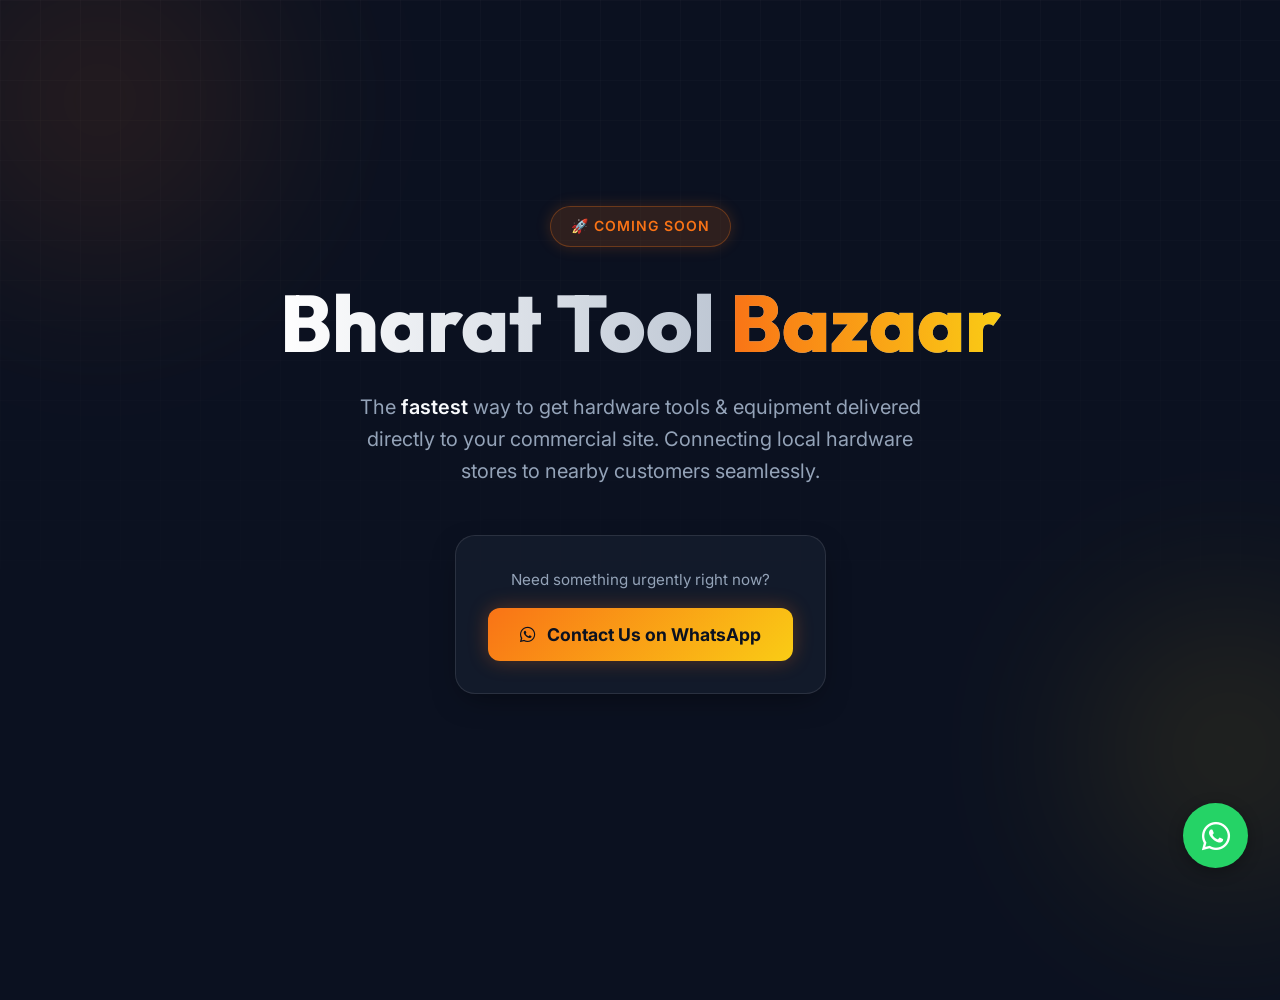
==== index.html @ fe562089 "Initial commit for Coming Soon page" ====
<!DOCTYPE html>
<html lang="en">
<head>
    <meta charset="UTF-8">
    <meta name="viewport" content="width=device-width, initial-scale=1.0">
    <title>Bharat Tool Bazaar | Coming Soon</title>
    <meta name="description" content="Connecting local hardware stores to nearby customers. Get tools & equipment delivered fast to commercial regions.">
    <!-- Google Fonts -->
    <link rel="preconnect" href="https://fonts.googleapis.com">
    <link rel="preconnect" href="https://fonts.gstatic.com" crossorigin>
    <link href="https://fonts.googleapis.com/css2?family=Inter:wght@300;400;500;600;700&family=Outfit:wght@400;600;800&display=swap" rel="stylesheet">
    <!-- Font Awesome -->
    <link rel="stylesheet" href="https://cdnjs.cloudflare.com/ajax/libs/font-awesome/6.4.0/css/all.min.css">
    <!-- Styles -->
    <link rel="stylesheet" href="styles.css">
</head>
<body>
    <!-- Background Elements for aesthetics -->
    <div class="glow glow-1"></div>
    <div class="glow glow-2"></div>
    <div class="grid-overlay"></div>

    <!-- Main Content -->
    <main class="hero">
        <div class="container">
            <div class="hero-content fade-in-up">
                <div class="badge">🚀 Coming Soon</div>
                <h1 class="title">Bharat Tool <span class="accent-text">Bazaar</span></h1>
                <p class="subtitle">
                    The <strong>fastest</strong> way to get hardware tools & equipment delivered directly to your commercial site.
                    Connecting local hardware stores to nearby customers seamlessly.
                </p>
                <div class="cta-group">
                    <p class="cta-hint">Need something urgently right now?</p>
                    <button class="primary-btn" id="open-whatsapp-hero">
                        <i class="fa-brands fa-whatsapp"></i> Contact Us on WhatsApp
                    </button>
                </div>
            </div>
        </div>
    </main>

    <!-- Floating WhatsApp integration -->
    <div class="whatsapp-container">
        <!-- The form popup (hidden by default) -->
        <div class="whatsapp-popup" id="whatsapp-popup">
            <div class="popup-header">
                <div class="header-left">
                    <i class="fa-brands fa-whatsapp"></i>
                    <h3>Send Requirements</h3>
                </div>
                <button class="close-btn" id="close-popup"><i class="fa-solid fa-xmark"></i></button>
            </div>
            <div class="popup-body">
                <p>Tell us what hardware or tools you need, and we'll get back to you instantly.</p>
                <form id="whatsapp-form">
                    <textarea id="requirement-text" placeholder="E.g., I need 2 drills and a set of spanners delivered to..." required></textarea>
                    <button type="submit" class="submit-btn">
                        <i class="fa-solid fa-paper-plane"></i> Send to WhatsApp
                    </button>
                </form>
            </div>
        </div>
        
        <!-- The Floating Button -->
        <button class="floating-wa-btn" id="floating-wa-btn" aria-label="Chat on WhatsApp">
            <i class="fa-brands fa-whatsapp"></i>
        </button>
    </div>

    <script src="script.js"></script>
</body>
</html>
---- styles.css ----
:root {
    /* Color Palette */
    --bg-color: #0b1120;
    --text-primary: #f8fafc;
    --text-secondary: #94a3b8;
    
    /* Brand Accent Colors */
    --accent-orange: #f97316;
    --accent-orange-hover: #ea580c;
    --accent-yellow: #facc15;
    
    /* Card & Surfaces */
    --surface: rgba(30, 41, 59, 0.4);
    --border: rgba(255, 255, 255, 0.1);
    
    /* Typography */
    --font-heading: 'Outfit', sans-serif;
    --font-body: 'Inter', sans-serif;
    
    /* Effects */
    --glass-blur: blur(16px);
    --shadow-subtle: 0 10px 30px -10px rgba(0, 0, 0, 0.5);
    --shadow-accent: 0 0 20px rgba(249, 115, 22, 0.3);
}

* {
    margin: 0;
    padding: 0;
    box-sizing: border-box;
}

body {
    background-color: var(--bg-color);
    color: var(--text-primary);
    font-family: var(--font-body);
    min-height: 100vh;
    overflow-x: hidden;
    line-height: 1.6;
    position: relative;
}

/* Background Effects */
.glow {
    position: absolute;
    width: 600px;
    height: 600px;
    background: radial-gradient(circle, var(--accent-orange) 0%, transparent 60%);
    opacity: 0.15;
    filter: blur(80px);
    border-radius: 50%;
    z-index: -1;
}

.glow-1 {
    top: -200px;
    left: -200px;
    background: radial-gradient(circle, var(--accent-orange) 0%, transparent 60%);
}

.glow-2 {
    bottom: -100px;
    right: -200px;
    background: radial-gradient(circle, var(--accent-yellow) 0%, transparent 60%);
    width: 500px;
    height: 500px;
}

.grid-overlay {
    position: absolute;
    top: 0;
    left: 0;
    width: 100%;
    height: 100%;
    background-image: 
        linear-gradient(var(--border) 1px, transparent 1px),
        linear-gradient(90deg, var(--border) 1px, transparent 1px);
    background-size: 40px 40px;
    opacity: 0.2;
    z-index: -2;
    mask-image: linear-gradient(to bottom, rgba(0,0,0,1) 0%, rgba(0,0,0,0) 80%);
    -webkit-mask-image: linear-gradient(to bottom, rgba(0,0,0,1) 0%, rgba(0,0,0,0) 80%);
}

/* Typography & Layout */
.container {
    max-width: 1200px;
    margin: 0 auto;
    padding: 2rem;
    min-height: 100vh;
    display: flex;
    align-items: center;
    justify-content: center;
}

.hero {
    width: 100%;
    position: relative;
    z-index: 10;
}

.hero-content {
    text-align: center;
    max-width: 800px;
    margin: 0 auto;
}

.badge {
    display: inline-block;
    padding: 0.5rem 1.25rem;
    background: rgba(249, 115, 22, 0.15);
    color: var(--accent-orange);
    border: 1px solid rgba(249, 115, 22, 0.3);
    border-radius: 30px;
    font-size: 0.875rem;
    font-weight: 600;
    letter-spacing: 1px;
    text-transform: uppercase;
    margin-bottom: 2rem;
    box-shadow: 0 0 15px rgba(249, 115, 22, 0.2);
}

.title {
    font-family: var(--font-heading);
    font-size: clamp(3rem, 8vw, 5rem);
    font-weight: 800;
    line-height: 1.1;
    margin-bottom: 1.5rem;
    background: linear-gradient(to right, #ffffff, #94a3b8);
    -webkit-background-clip: text;
    -webkit-text-fill-color: transparent;
}

.accent-text {
    background: linear-gradient(to right, var(--accent-orange), var(--accent-yellow));
    -webkit-background-clip: text;
    -webkit-text-fill-color: transparent;
}

.subtitle {
    font-size: clamp(1.1rem, 2vw, 1.25rem);
    color: var(--text-secondary);
    margin-bottom: 3rem;
    max-width: 600px;
    margin-left: auto;
    margin-right: auto;
}

strong {
    color: var(--text-primary);
    font-weight: 600;
}

.cta-group {
    background: var(--surface);
    backdrop-filter: var(--glass-blur);
    -webkit-backdrop-filter: var(--glass-blur);
    border: 1px solid var(--border);
    padding: 2rem;
    border-radius: 20px;
    display: inline-block;
    box-shadow: var(--shadow-subtle);
    transition: transform 0.3s ease, border-color 0.3s ease;
}

.cta-group:hover {
    transform: translateY(-5px);
    border-color: rgba(249, 115, 22, 0.4);
}

.cta-hint {
    color: var(--text-secondary);
    font-size: 0.95rem;
    margin-bottom: 1rem;
}

button {
    cursor: pointer;
    font-family: var(--font-body);
    transition: all 0.3s ease;
}

.primary-btn {
    background: linear-gradient(135deg, var(--accent-orange), var(--accent-yellow));
    color: #0b1120;
    border: none;
    padding: 1rem 2rem;
    font-size: 1.1rem;
    font-weight: 700;
    border-radius: 12px;
    display: inline-flex;
    align-items: center;
    gap: 0.75rem;
    box-shadow: var(--shadow-accent);
}

.primary-btn:hover {
    transform: scale(1.05);
    box-shadow: 0 0 30px rgba(250, 204, 21, 0.5);
}

/* Animations */
.fade-in-up {
    animation: fadeInUp 1s cubic-bezier(0.16, 1, 0.3, 1) forwards;
}

@keyframes fadeInUp {
    from {
        opacity: 0;
        transform: translateY(40px);
    }
    to {
        opacity: 1;
        transform: translateY(0);
    }
}

@keyframes pulse {
    0% { transform: scale(1); box-shadow: 0 0 0 0 rgba(37, 211, 102, 0.7); }
    70% { transform: scale(1.05); box-shadow: 0 0 0 15px rgba(37, 211, 102, 0); }
    100% { transform: scale(1); box-shadow: 0 0 0 0 rgba(37, 211, 102, 0); }
}

/* WhatsApp Integration Structure */
.whatsapp-container {
    position: fixed;
    bottom: 2rem;
    right: 2rem;
    z-index: 100;
    display: flex;
    flex-direction: column;
    align-items: flex-end;
}

.whatsapp-popup {
    background: var(--surface);
    backdrop-filter: var(--glass-blur);
    -webkit-backdrop-filter: var(--glass-blur);
    border: 1px solid var(--border);
    border-radius: 16px;
    width: 320px;
    margin-bottom: 1.5rem;
    box-shadow: 0 20px 40px rgba(0, 0, 0, 0.6);
    overflow: hidden;
    
    /* Hidden State */
    opacity: 0;
    transform: translateY(20px) scale(0.95);
    pointer-events: none;
    transition: opacity 0.4s cubic-bezier(0.16, 1, 0.3, 1), transform 0.4s cubic-bezier(0.16, 1, 0.3, 1);
    transform-origin: bottom right;
}

.whatsapp-popup.active {
    opacity: 1;
    transform: translateY(0) scale(1);
    pointer-events: auto;
}

.popup-header {
    background: #075e54; /* WhatsApp dark green */
    padding: 1rem 1.25rem;
    display: flex;
    justify-content: space-between;
    align-items: center;
    color: white;
}

.header-left {
    display: flex;
    align-items: center;
    gap: 0.75rem;
}

.header-left h3 {
    font-size: 1rem;
    font-weight: 600;
}

.header-left i {
    font-size: 1.25rem;
}

.close-btn {
    background: transparent;
    border: none;
    color: rgba(255, 255, 255, 0.7);
    font-size: 1.25rem;
    padding: 0.25rem;
}

.close-btn:hover {
    color: white;
}

.popup-body {
    padding: 1.25rem;
}

.popup-body p {
    font-size: 0.85rem;
    color: var(--text-secondary);
    margin-bottom: 1rem;
}

form {
    display: flex;
    flex-direction: column;
    gap: 1rem;
}

textarea {
    width: 100%;
    height: 100px;
    background: rgba(15, 23, 42, 0.6);
    border: 1px solid var(--border);
    border-radius: 8px;
    padding: 0.75rem;
    color: var(--text-primary);
    font-family: inherit;
    font-size: 0.9rem;
    resize: none;
    outline: none;
    transition: border-color 0.2s;
}

textarea:focus {
    border-color: #25d366; /* WhatsApp Light Green */
}

textarea::placeholder {
    color: rgba(148, 163, 184, 0.5);
}

.submit-btn {
    background: #25d366;
    color: #fff;
    border: none;
    padding: 0.75rem;
    border-radius: 8px;
    font-weight: 600;
    display: flex;
    align-items: center;
    justify-content: center;
    gap: 0.5rem;
    font-size: 0.95rem;
}

.submit-btn:hover {
    background: #128c7e;
}

/* Floating WA Button */
.floating-wa-btn {
    background: #25d366;
    color: white;
    width: 65px;
    height: 65px;
    border-radius: 50%;
    border: none;
    font-size: 2rem;
    display: flex;
    align-items: center;
    justify-content: center;
    box-shadow: 0 4px 15px rgba(0, 0, 0, 0.3);
    animation: pulse 2s infinite;
}

.floating-wa-btn:hover {
    background: #128c7e;
    animation-play-state: paused;
    transform: scale(1.1);
}

/* Responsiveness */
@media (max-width: 768px) {
    .container {
        padding: 1.5rem;
    }
    
    .glow {
        max-width: 100vw;
    }

    .cta-group {
        padding: 1.5rem;
        width: 100%;
        max-width: 350px;
    }

    .whatsapp-container {
        bottom: 1.5rem;
        right: 1.5rem;
    }
    
    .whatsapp-popup {
        width: calc(100vw - 3rem);
        max-width: 350px;
    }
}
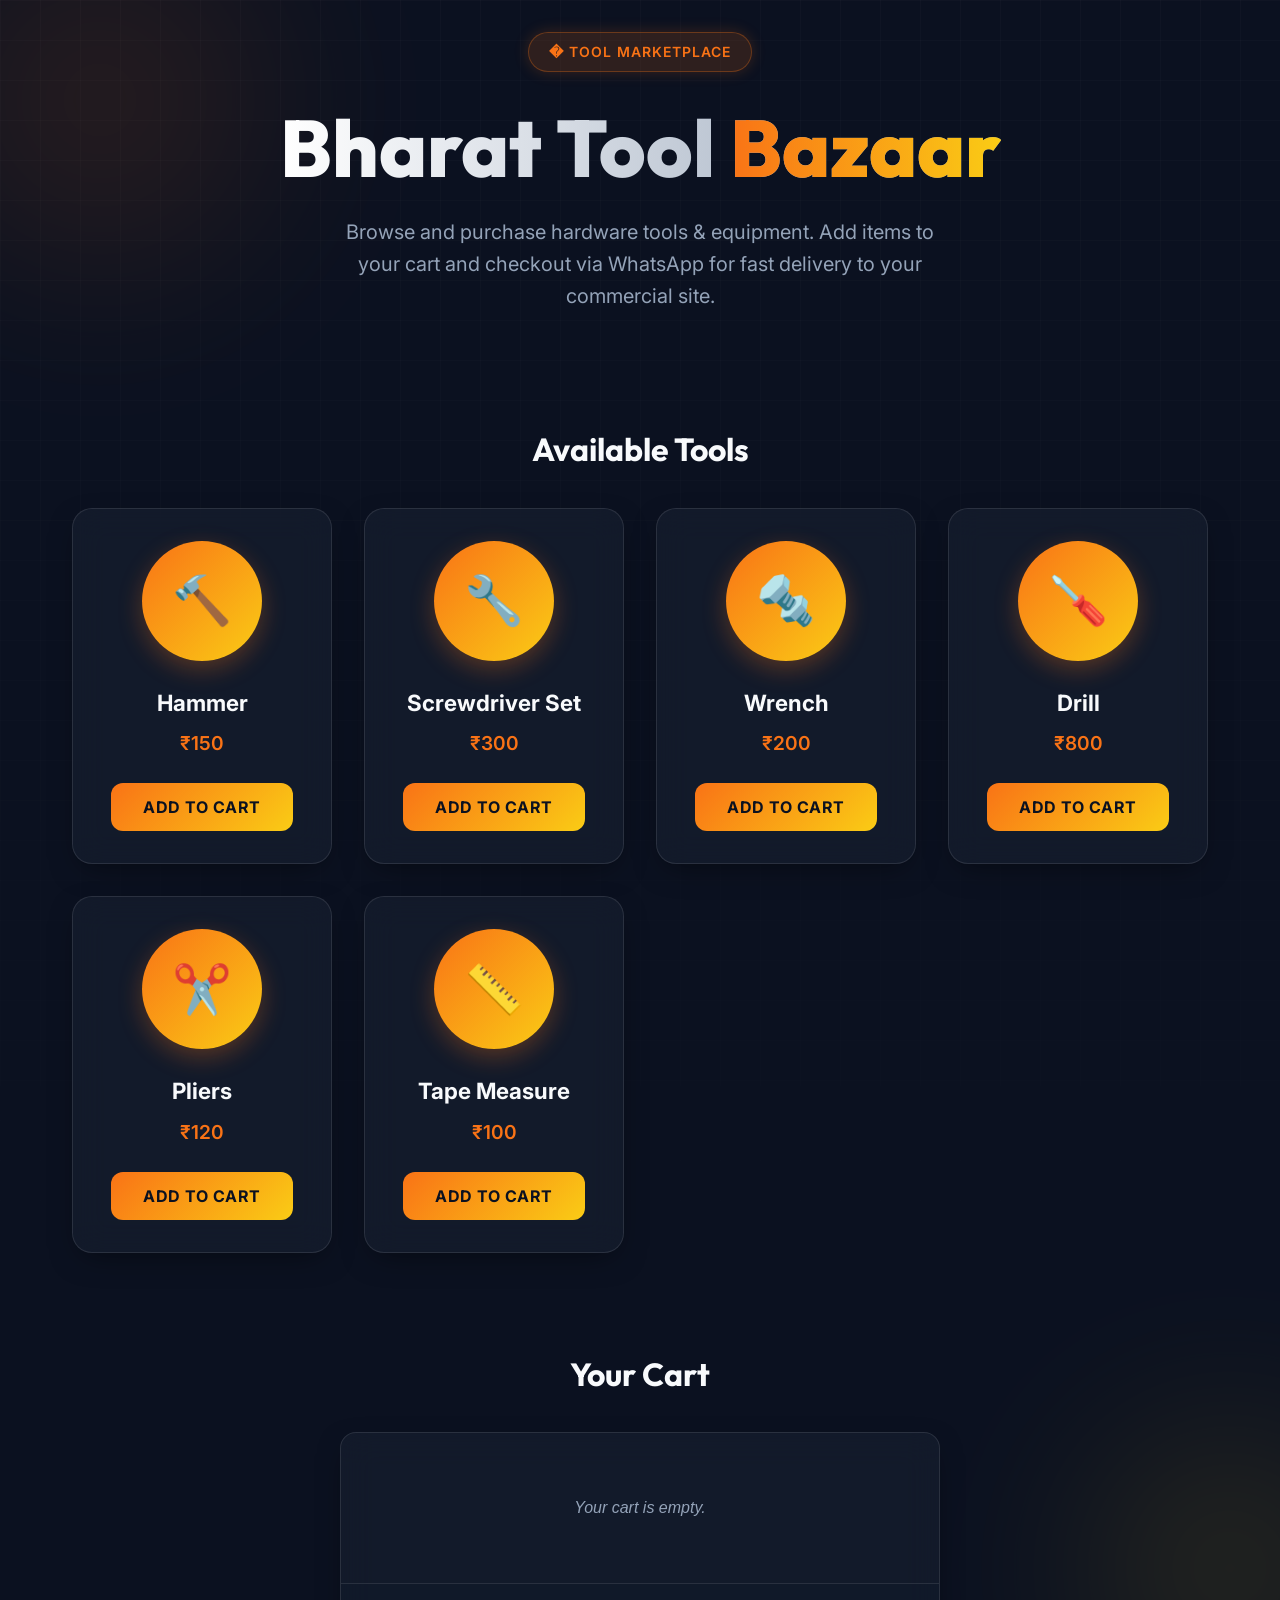
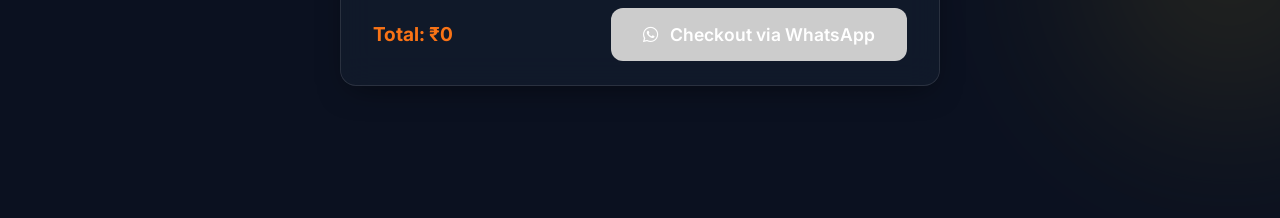
==== commit 75fd03cd: "Transform static site to marketplace with cart, address modal, and WhatsApp integration" ====
--- a/index.html
+++ b/index.html
@@ -24,50 +24,68 @@
     <main class="hero">
         <div class="container">
             <div class="hero-content fade-in-up">
-                <div class="badge">🚀 Coming Soon</div>
+                <div class="badge">�️ Tool Marketplace</div>
                 <h1 class="title">Bharat Tool <span class="accent-text">Bazaar</span></h1>
                 <p class="subtitle">
-                    The <strong>fastest</strong> way to get hardware tools & equipment delivered directly to your commercial site.
-                    Connecting local hardware stores to nearby customers seamlessly.
+                    Browse and purchase hardware tools & equipment. Add items to your cart and checkout via WhatsApp for fast delivery to your commercial site.
                 </p>
-                <div class="cta-group">
-                    <p class="cta-hint">Need something urgently right now?</p>
-                    <button class="primary-btn" id="open-whatsapp-hero">
-                        <i class="fa-brands fa-whatsapp"></i> Contact Us on WhatsApp
-                    </button>
+            </div>
+            
+            <!-- Products Section -->
+            <section class="products-section">
+                <h2 class="section-title">Available Tools</h2>
+                <div class="products-grid" id="products-grid">
+                    <!-- Products will be dynamically added here -->
                 </div>
-            </div>
+            </section>
+            
+            <!-- Cart Section -->
+            <section class="cart-section">
+                <div class="cart-container">
+                    <h2 class="section-title">Your Cart</h2>
+                    <div class="cart-content">
+                        <div class="cart-items" id="cart-items">
+                            <p class="empty-cart">Your cart is empty.</p>
+                        </div>
+                        <div class="cart-summary">
+                            <div class="total-price" id="total-price">Total: ₹0</div>
+                            <button class="checkout-btn" id="checkout-btn" disabled>
+                                <i class="fa-brands fa-whatsapp"></i> Checkout via WhatsApp
+                            </button>
+                        </div>
+                    </div>
+                </div>
+            </section>
         </div>
     </main>
 
-    <!-- Floating WhatsApp integration -->
-    <div class="whatsapp-container">
-        <!-- The form popup (hidden by default) -->
-        <div class="whatsapp-popup" id="whatsapp-popup">
-            <div class="popup-header">
-                <div class="header-left">
-                    <i class="fa-brands fa-whatsapp"></i>
-                    <h3>Send Requirements</h3>
-                </div>
-                <button class="close-btn" id="close-popup"><i class="fa-solid fa-xmark"></i></button>
+    <script src="script.js"></script>
+
+    <!-- Address Modal -->
+    <div id="address-modal" class="modal">
+        <div class="modal-content">
+            <div class="modal-header">
+                <h3>Delivery Address</h3>
+                <button class="close-modal" id="close-modal">&times;</button>
             </div>
-            <div class="popup-body">
-                <p>Tell us what hardware or tools you need, and we'll get back to you instantly.</p>
-                <form id="whatsapp-form">
-                    <textarea id="requirement-text" placeholder="E.g., I need 2 drills and a set of spanners delivered to..." required></textarea>
-                    <button type="submit" class="submit-btn">
-                        <i class="fa-solid fa-paper-plane"></i> Send to WhatsApp
-                    </button>
+            <div class="modal-body">
+                <form id="address-form">
+                    <div class="form-group">
+                        <label for="delivery-address">Please enter your delivery address:</label>
+                        <textarea 
+                            id="delivery-address" 
+                            name="address" 
+                            placeholder="Enter your complete delivery address including street, city, state, and pincode..."
+                            required
+                        ></textarea>
+                    </div>
+                    <div class="form-actions">
+                        <button type="button" class="cancel-btn" id="cancel-address">Cancel</button>
+                        <button type="submit" class="submit-btn">Confirm & Send to WhatsApp</button>
+                    </div>
                 </form>
             </div>
         </div>
-        
-        <!-- The Floating Button -->
-        <button class="floating-wa-btn" id="floating-wa-btn" aria-label="Chat on WhatsApp">
-            <i class="fa-brands fa-whatsapp"></i>
-        </button>
     </div>
-
-    <script src="script.js"></script>
 </body>
 </html>
--- a/styles.css
+++ b/styles.css
@@ -88,8 +88,10 @@
     padding: 2rem;
     min-height: 100vh;
     display: flex;
-    align-items: center;
-    justify-content: center;
+    flex-direction: column;
+    align-items: center;
+    justify-content: flex-start;
+    gap: 2rem;
 }
 
 .hero {
@@ -101,7 +103,7 @@
 .hero-content {
     text-align: center;
     max-width: 800px;
-    margin: 0 auto;
+    margin: 0 auto 2rem;
 }
 
 .badge {
@@ -220,155 +222,247 @@
     100% { transform: scale(1); box-shadow: 0 0 0 0 rgba(37, 211, 102, 0); }
 }
 
-/* WhatsApp Integration Structure */
-.whatsapp-container {
-    position: fixed;
-    bottom: 2rem;
-    right: 2rem;
-    z-index: 100;
-    display: flex;
-    flex-direction: column;
-    align-items: flex-end;
-}
-
-.whatsapp-popup {
+/* Products Section */
+.products-section {
+    text-align: center;
+    width: 100%;
+}
+
+.section-title {
+    font-family: var(--font-heading);
+    font-size: 2rem;
+    font-weight: 700;
+    color: var(--text-primary);
+    margin-bottom: 2rem;
+}
+
+.products-grid {
+    display: grid;
+    grid-template-columns: repeat(auto-fit, minmax(250px, 1fr));
+    gap: 2rem;
+    margin-bottom: 4rem;
+}
+
+.product-card {
+    background: var(--surface);
+    backdrop-filter: var(--glass-blur);
+    -webkit-backdrop-filter: var(--glass-blur);
+    border: 1px solid var(--border);
+    border-radius: 20px;
+    padding: 2rem 1.5rem;
+    text-align: center;
+    box-shadow: var(--shadow-subtle);
+    transition: all 0.4s cubic-bezier(0.16, 1, 0.3, 1);
+    position: relative;
+    overflow: hidden;
+}
+
+.product-card::before {
+    content: '';
+    position: absolute;
+    top: 0;
+    left: -100%;
+    width: 100%;
+    height: 100%;
+    background: linear-gradient(90deg, transparent, rgba(249, 115, 22, 0.1), transparent);
+    transition: left 0.5s;
+}
+
+.product-card:hover::before {
+    left: 100%;
+}
+
+.product-card:hover {
+    transform: translateY(-8px) scale(1.02);
+    border-color: rgba(249, 115, 22, 0.4);
+    box-shadow: 0 20px 40px rgba(0, 0, 0, 0.3);
+}
+
+.product-image {
+    width: 120px;
+    height: 120px;
+    margin: 0 auto 1.5rem;
+    background: linear-gradient(135deg, var(--accent-orange), var(--accent-yellow));
+    border-radius: 50%;
+    display: flex;
+    align-items: center;
+    justify-content: center;
+    font-size: 3rem;
+    color: white;
+    box-shadow: 0 8px 25px rgba(249, 115, 22, 0.3);
+    transition: transform 0.3s ease;
+}
+
+.product-card:hover .product-image {
+    transform: scale(1.1);
+}
+
+.product-name {
+    font-size: 1.4rem;
+    font-weight: 700;
+    margin-bottom: 0.5rem;
+    color: var(--text-primary);
+}
+
+.product-price {
+    font-size: 1.2rem;
+    color: var(--accent-orange);
+    margin-bottom: 1.5rem;
+    font-weight: 600;
+}
+
+.add-to-cart-btn {
+    background: linear-gradient(135deg, var(--accent-orange), var(--accent-yellow));
+    color: #0b1120;
+    border: none;
+    padding: 0.875rem 2rem;
+    font-size: 1rem;
+    font-weight: 700;
+    border-radius: 12px;
+    cursor: pointer;
+    transition: all 0.3s ease;
+    position: relative;
+    overflow: hidden;
+    text-transform: uppercase;
+    letter-spacing: 0.5px;
+}
+
+.add-to-cart-btn::before {
+    content: '';
+    position: absolute;
+    top: 0;
+    left: -100%;
+    width: 100%;
+    height: 100%;
+    background: linear-gradient(135deg, var(--accent-yellow), var(--accent-orange));
+    transition: left 0.4s;
+}
+
+.add-to-cart-btn:hover::before {
+    left: 0;
+}
+
+.add-to-cart-btn:hover {
+    transform: translateY(-2px);
+    box-shadow: 0 8px 20px rgba(249, 115, 22, 0.4);
+}
+
+.add-to-cart-btn span {
+    position: relative;
+    z-index: 1;
+}
+
+/* Cart Section */
+.cart-section {
+    text-align: center;
+    width: 100%;
+}
+
+.cart-container {
+    max-width: 600px;
+    margin: 0 auto;
+}
+
+.cart-content {
     background: var(--surface);
     backdrop-filter: var(--glass-blur);
     -webkit-backdrop-filter: var(--glass-blur);
     border: 1px solid var(--border);
     border-radius: 16px;
-    width: 320px;
-    margin-bottom: 1.5rem;
-    box-shadow: 0 20px 40px rgba(0, 0, 0, 0.6);
     overflow: hidden;
-    
-    /* Hidden State */
-    opacity: 0;
-    transform: translateY(20px) scale(0.95);
-    pointer-events: none;
-    transition: opacity 0.4s cubic-bezier(0.16, 1, 0.3, 1), transform 0.4s cubic-bezier(0.16, 1, 0.3, 1);
-    transform-origin: bottom right;
-}
-
-.whatsapp-popup.active {
-    opacity: 1;
-    transform: translateY(0) scale(1);
-    pointer-events: auto;
-}
-
-.popup-header {
-    background: #075e54; /* WhatsApp dark green */
-    padding: 1rem 1.25rem;
+    box-shadow: var(--shadow-subtle);
+}
+
+.cart-items {
+    padding: 2rem;
+    min-height: 150px;
+    display: flex;
+    flex-direction: column;
+    justify-content: center;
+}
+
+.empty-cart {
+    color: var(--text-secondary);
+    font-style: italic;
+    margin: 0;
+}
+
+.cart-item {
     display: flex;
     justify-content: space-between;
     align-items: center;
+    padding: 1rem 0;
+    border-bottom: 1px solid var(--border);
+}
+
+.cart-item:last-child {
+    border-bottom: none;
+}
+
+.cart-item-name {
+    font-weight: 600;
+    flex: 1;
+    text-align: left;
+}
+
+.cart-item-price {
+    color: var(--accent-orange);
+    font-weight: 600;
+    margin-right: 1rem;
+}
+
+.remove-btn {
+    background: #dc3545;
     color: white;
-}
-
-.header-left {
-    display: flex;
-    align-items: center;
-    gap: 0.75rem;
-}
-
-.header-left h3 {
-    font-size: 1rem;
-    font-weight: 600;
-}
-
-.header-left i {
-    font-size: 1.25rem;
-}
-
-.close-btn {
-    background: transparent;
     border: none;
-    color: rgba(255, 255, 255, 0.7);
-    font-size: 1.25rem;
-    padding: 0.25rem;
-}
-
-.close-btn:hover {
-    color: white;
-}
-
-.popup-body {
-    padding: 1.25rem;
-}
-
-.popup-body p {
-    font-size: 0.85rem;
-    color: var(--text-secondary);
-    margin-bottom: 1rem;
-}
-
-form {
-    display: flex;
-    flex-direction: column;
-    gap: 1rem;
-}
-
-textarea {
-    width: 100%;
-    height: 100px;
-    background: rgba(15, 23, 42, 0.6);
-    border: 1px solid var(--border);
-    border-radius: 8px;
-    padding: 0.75rem;
-    color: var(--text-primary);
-    font-family: inherit;
+    padding: 0.5rem 1rem;
+    border-radius: 6px;
+    cursor: pointer;
     font-size: 0.9rem;
-    resize: none;
-    outline: none;
-    transition: border-color 0.2s;
-}
-
-textarea:focus {
-    border-color: #25d366; /* WhatsApp Light Green */
-}
-
-textarea::placeholder {
-    color: rgba(148, 163, 184, 0.5);
-}
-
-.submit-btn {
-    background: #25d366;
-    color: #fff;
-    border: none;
-    padding: 0.75rem;
-    border-radius: 8px;
-    font-weight: 600;
-    display: flex;
-    align-items: center;
-    justify-content: center;
-    gap: 0.5rem;
-    font-size: 0.95rem;
-}
-
-.submit-btn:hover {
-    background: #128c7e;
-}
-
-/* Floating WA Button */
-.floating-wa-btn {
+    transition: background 0.3s ease;
+}
+
+.remove-btn:hover {
+    background: #c82333;
+}
+
+.cart-summary {
+    background: rgba(15, 23, 42, 0.3);
+    padding: 1.5rem 2rem;
+    border-top: 1px solid var(--border);
+    display: flex;
+    justify-content: space-between;
+    align-items: center;
+}
+
+.total-price {
+    font-size: 1.2rem;
+    font-weight: 700;
+    color: var(--accent-orange);
+}
+
+.checkout-btn {
     background: #25d366;
     color: white;
-    width: 65px;
-    height: 65px;
-    border-radius: 50%;
     border: none;
-    font-size: 2rem;
-    display: flex;
-    align-items: center;
-    justify-content: center;
-    box-shadow: 0 4px 15px rgba(0, 0, 0, 0.3);
-    animation: pulse 2s infinite;
-}
-
-.floating-wa-btn:hover {
+    padding: 1rem 2rem;
+    font-size: 1.1rem;
+    font-weight: 600;
+    border-radius: 12px;
+    cursor: pointer;
+    transition: background 0.3s ease;
+    display: flex;
+    align-items: center;
+    gap: 0.75rem;
+}
+
+.checkout-btn:hover:not(:disabled) {
     background: #128c7e;
-    animation-play-state: paused;
-    transform: scale(1.1);
+}
+
+.checkout-btn:disabled {
+    background: #ccc;
+    cursor: not-allowed;
 }
 
 /* Responsiveness */
@@ -381,19 +475,171 @@
         max-width: 100vw;
     }
 
-    .cta-group {
+    .products-grid {
+        grid-template-columns: repeat(auto-fit, minmax(200px, 1fr));
+        gap: 1.5rem;
+    }
+
+    .cart-items {
         padding: 1.5rem;
-        width: 100%;
-        max-width: 350px;
-    }
-
-    .whatsapp-container {
-        bottom: 1.5rem;
-        right: 1.5rem;
-    }
-    
-    .whatsapp-popup {
-        width: calc(100vw - 3rem);
-        max-width: 350px;
-    }
-}
+    }
+}
+
+/* Modal Styles */
+.modal {
+    display: none;
+    position: fixed;
+    z-index: 1000;
+    left: 0;
+    top: 0;
+    width: 100%;
+    height: 100%;
+    background-color: rgba(0, 0, 0, 0.8);
+    backdrop-filter: blur(8px);
+    -webkit-backdrop-filter: blur(8px);
+}
+
+.modal-content {
+    background: var(--surface);
+    backdrop-filter: var(--glass-blur);
+    -webkit-backdrop-filter: var(--glass-blur);
+    border: 1px solid var(--border);
+    border-radius: 20px;
+    margin: 10% auto;
+    padding: 0;
+    width: 90%;
+    max-width: 500px;
+    box-shadow: 0 25px 50px rgba(0, 0, 0, 0.5);
+    animation: modalFadeIn 0.3s ease-out;
+}
+
+@keyframes modalFadeIn {
+    from {
+        opacity: 0;
+        transform: translateY(-50px) scale(0.9);
+    }
+    to {
+        opacity: 1;
+        transform: translateY(0) scale(1);
+    }
+}
+
+.modal-header {
+    padding: 1.5rem 2rem;
+    border-bottom: 1px solid var(--border);
+    display: flex;
+    justify-content: space-between;
+    align-items: center;
+}
+
+.modal-header h3 {
+    margin: 0;
+    color: var(--text-primary);
+    font-size: 1.5rem;
+    font-weight: 700;
+}
+
+.close-modal {
+    background: none;
+    border: none;
+    font-size: 2rem;
+    color: var(--text-secondary);
+    cursor: pointer;
+    padding: 0;
+    width: 30px;
+    height: 30px;
+    display: flex;
+    align-items: center;
+    justify-content: center;
+    border-radius: 50%;
+    transition: all 0.2s ease;
+}
+
+.close-modal:hover {
+    background: rgba(255, 255, 255, 0.1);
+    color: var(--text-primary);
+}
+
+.modal-body {
+    padding: 2rem;
+}
+
+.form-group {
+    margin-bottom: 1.5rem;
+}
+
+.form-group label {
+    display: block;
+    margin-bottom: 0.5rem;
+    color: var(--text-primary);
+    font-weight: 600;
+    font-size: 1rem;
+}
+
+.form-group textarea {
+    width: 100%;
+    min-height: 120px;
+    padding: 1rem;
+    background: rgba(15, 23, 42, 0.6);
+    border: 1px solid var(--border);
+    border-radius: 12px;
+    color: var(--text-primary);
+    font-family: inherit;
+    font-size: 1rem;
+    resize: vertical;
+    outline: none;
+    transition: border-color 0.2s ease;
+}
+
+.form-group textarea:focus {
+    border-color: var(--accent-orange);
+    box-shadow: 0 0 0 3px rgba(249, 115, 22, 0.1);
+}
+
+.form-group textarea::placeholder {
+    color: var(--text-secondary);
+}
+
+.form-actions {
+    display: flex;
+    gap: 1rem;
+    justify-content: flex-end;
+    margin-top: 2rem;
+}
+
+.cancel-btn, .submit-btn {
+    padding: 0.875rem 1.5rem;
+    border-radius: 8px;
+    font-weight: 600;
+    font-size: 1rem;
+    cursor: pointer;
+    transition: all 0.2s ease;
+    border: none;
+}
+
+.cancel-btn {
+    background: rgba(255, 255, 255, 0.1);
+    color: var(--text-secondary);
+    border: 1px solid var(--border);
+}
+
+.cancel-btn:hover {
+    background: rgba(255, 255, 255, 0.2);
+    color: var(--text-primary);
+}
+
+.submit-btn {
+    background: #25d366;
+    color: white;
+}
+
+.submit-btn:hover {
+    background: #128c7e;
+    transform: translateY(-1px);
+}
+
+.submit-btn:disabled {
+    background: #ccc;
+    cursor: not-allowed;
+    transform: none;
+}
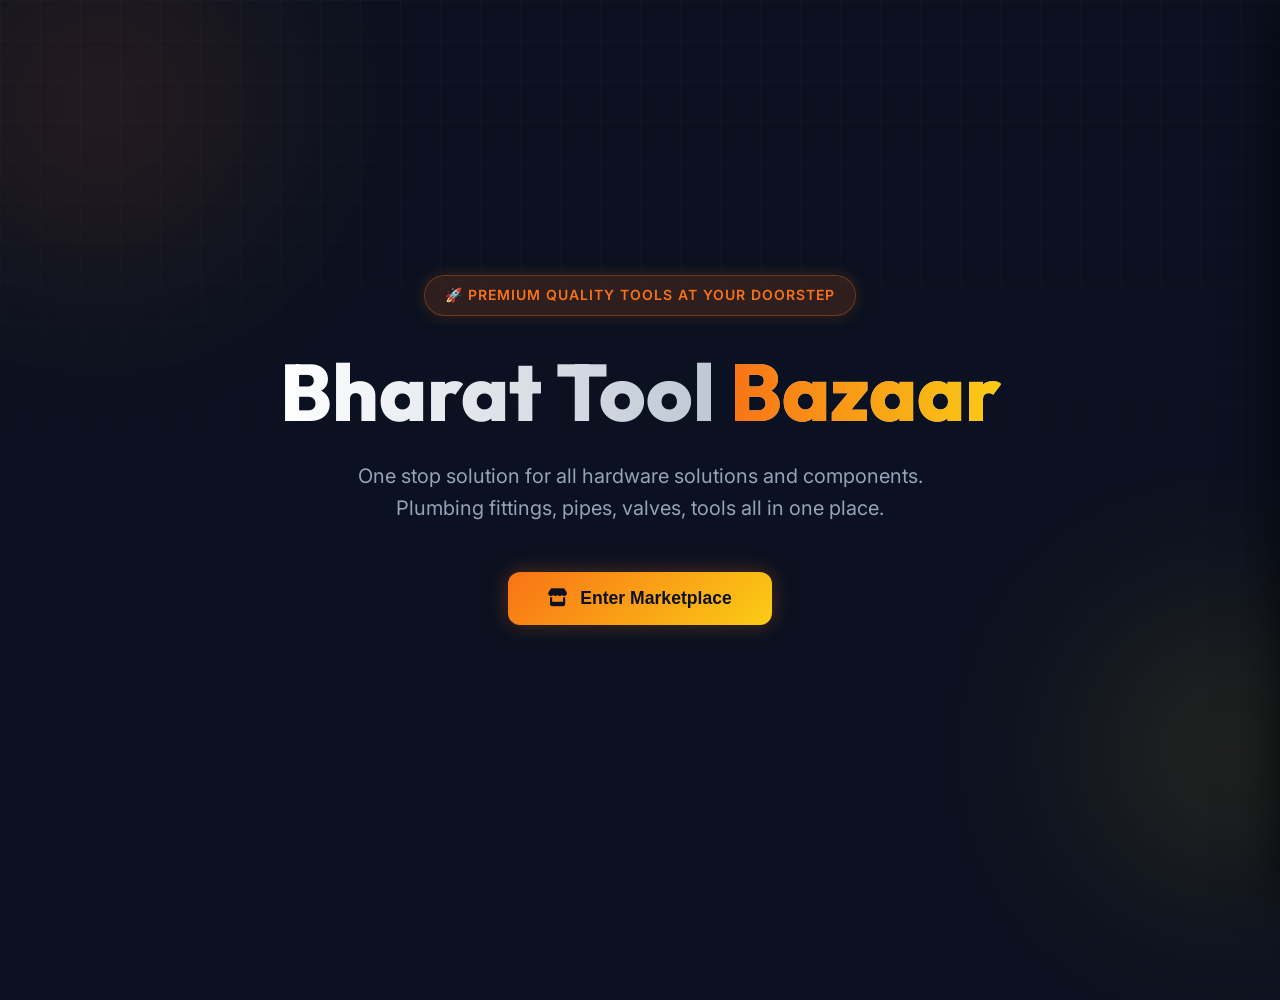
==== commit 1e4f0b81: "Update marketplace with embedded product data and fixed category loading - all 15 hardware categorie" ====
--- a/index.html
+++ b/index.html
@@ -3,8 +3,8 @@
 <head>
     <meta charset="UTF-8">
     <meta name="viewport" content="width=device-width, initial-scale=1.0">
-    <title>Bharat Tool Bazaar | Coming Soon</title>
-    <meta name="description" content="Connecting local hardware stores to nearby customers. Get tools & equipment delivered fast to commercial regions.">
+    <title>Bharat Tool Bazaar | Plumbing Components Marketplace</title>
+    <meta name="description" content="One-stop marketplace for premium plumbing pipes, fittings, and components. Fast delivery to commercial regions.">
     <!-- Google Fonts -->
     <link rel="preconnect" href="https://fonts.googleapis.com">
     <link rel="preconnect" href="https://fonts.gstatic.com" crossorigin>
@@ -20,46 +20,87 @@
     <div class="glow glow-2"></div>
     <div class="grid-overlay"></div>
 
-    <!-- Main Content -->
-    <main class="hero">
-        <div class="container">
-            <div class="hero-content fade-in-up">
-                <div class="badge">�️ Tool Marketplace</div>
-                <h1 class="title">Bharat Tool <span class="accent-text">Bazaar</span></h1>
-                <p class="subtitle">
-                    Browse and purchase hardware tools & equipment. Add items to your cart and checkout via WhatsApp for fast delivery to your commercial site.
-                </p>
+    <!-- Home Page -->
+    <div id="home-page" class="page active">
+        <main class="hero">
+            <div class="container">
+                <div class="hero-content fade-in-up">
+                    <div class="badge">🚀 Premium quality tools at your doorstep</div>
+                    <h1 class="title">Bharat Tool <span class="accent-text">Bazaar</span></h1>
+                    <p class="subtitle">
+                        One stop solution for all hardware solutions and components.
+                        Plumbing fittings, pipes, valves, tools all in one place.
+                    </p>
+                    <button class="marketplace-btn" id="enter-marketplace-btn">
+                        <i class="fas fa-store"></i> Enter Marketplace
+                    </button>
+                </div>
             </div>
-            
+        </main>
+    </div>
+
+    <!-- Marketplace Page -->
+    <div id="marketplace-page" class="page">
+        <!-- Header with Cart -->
+        <header class="marketplace-header">
+            <div class="header-container">
+                <button class="home-btn" id="home-btn" title="Back to Home">
+                    <i class="fas fa-home"></i> Home
+                </button>
+                <h1 class="marketplace-title">Hardware Marketplace</h1>
+                <button class="cart-icon-btn" id="cart-icon-btn">
+                    <i class="fas fa-shopping-cart"></i>
+                    <span class="cart-count" id="cart-count">0</span>
+                </button>
+            </div>
+        </header>
+
+        <div class="marketplace-container">
+            <!-- Sidebar with Categories -->
+            <aside class="categories-sidebar">
+                <h3 class="sidebar-title">Categories</h3>
+                <div class="categories-list" id="categories-list">
+                    <!-- Categories will be dynamically added here -->
+                </div>
+            </aside>
+
             <!-- Products Section -->
             <section class="products-section">
-                <h2 class="section-title">Available Tools</h2>
+                <div class="filters-header">
+                    <h2 class="section-title" id="category-title">All Products</h2>
+                    <div class="filter-controls">
+                        <select id="sort-by" class="sort-select">
+                            <option value="name">Sort by Name</option>
+                            <option value="price-low">Price: Low to High</option>
+                            <option value="price-high">Price: High to Low</option>
+                        </select>
+                    </div>
+                </div>
                 <div class="products-grid" id="products-grid">
                     <!-- Products will be dynamically added here -->
                 </div>
             </section>
-            
-            <!-- Cart Section -->
-            <section class="cart-section">
-                <div class="cart-container">
-                    <h2 class="section-title">Your Cart</h2>
-                    <div class="cart-content">
-                        <div class="cart-items" id="cart-items">
-                            <p class="empty-cart">Your cart is empty.</p>
-                        </div>
-                        <div class="cart-summary">
-                            <div class="total-price" id="total-price">Total: ₹0</div>
-                            <button class="checkout-btn" id="checkout-btn" disabled>
-                                <i class="fa-brands fa-whatsapp"></i> Checkout via WhatsApp
-                            </button>
-                        </div>
-                    </div>
-                </div>
-            </section>
         </div>
-    </main>
+    </div>
 
-    <script src="script.js"></script>
+    <!-- Cart Panel (Slide-out) -->
+    <div id="cart-panel" class="cart-panel">
+        <div class="panel-header">
+            <h3>Your Cart</h3>
+            <button class="close-panel" id="close-cart-panel">&times;</button>
+        </div>
+        <div class="panel-body">
+            <div class="cart-items-panel" id="cart-items-panel">
+                <p class="empty-cart">Your cart is empty.</p>
+            </div>
+        </div>
+        <div class="panel-footer">
+            <div class="total-price-panel" id="total-price-panel">Total: ₹0</div>
+            <button class="proceed-btn" id="proceed-btn" disabled>
+                <i class="fas fa-arrow-right"></i> Proceed to Checkout
+            </button>
+        </div>
+    </div>
 
     <!-- Address Modal -->
     <div id="address-modal" class="modal">
@@ -87,5 +128,7 @@
             </div>
         </div>
     </div>
+
+    <script src="script.js"></script>
 </body>
 </html>
--- a/styles.css
+++ b/styles.css
@@ -81,29 +81,46 @@
     -webkit-mask-image: linear-gradient(to bottom, rgba(0,0,0,1) 0%, rgba(0,0,0,0) 80%);
 }
 
-/* Typography & Layout */
+/* Page Transitions */
+.page {
+    display: none;
+    width: 100%;
+    min-height: 100vh;
+}
+
+.page.active {
+    display: block;
+}
+
+/* Hero/Home Page */
+.hero {
+    width: 100%;
+    position: relative;
+    z-index: 10;
+    min-height: 100vh;
+    display: flex;
+    align-items: center;
+    justify-content: center;
+}
+
 .container {
     max-width: 1200px;
     margin: 0 auto;
     padding: 2rem;
+    width: 100%;
+}
+
+.hero .container {
+    display: flex;
+    align-items: center;
+    justify-content: center;
     min-height: 100vh;
-    display: flex;
-    flex-direction: column;
-    align-items: center;
-    justify-content: flex-start;
-    gap: 2rem;
-}
-
-.hero {
-    width: 100%;
-    position: relative;
-    z-index: 10;
 }
 
 .hero-content {
     text-align: center;
     max-width: 800px;
-    margin: 0 auto 2rem;
+    margin: 0 auto;
 }
 
 .badge {
@@ -147,85 +164,188 @@
     margin-right: auto;
 }
 
-strong {
-    color: var(--text-primary);
-    font-weight: 600;
-}
-
-.cta-group {
+.marketplace-btn {
+    background: linear-gradient(135deg, var(--accent-orange), var(--accent-yellow));
+    color: #0b1120;
+    border: none;
+    padding: 1rem 2.5rem;
+    font-size: 1.1rem;
+    font-weight: 700;
+    border-radius: 12px;
+    cursor: pointer;
+    transition: all 0.3s ease;
+    display: inline-flex;
+    align-items: center;
+    gap: 0.75rem;
+    box-shadow: var(--shadow-accent);
+}
+
+.marketplace-btn:hover {
+    transform: scale(1.05) translateY(-2px);
+    box-shadow: 0 0 30px rgba(250, 204, 21, 0.5);
+}
+
+/* Marketplace Header */
+.marketplace-header {
+    background: var(--surface);
+    backdrop-filter: var(--glass-blur);
+    -webkit-backdrop-filter: var(--glass-blur);
+    border-bottom: 1px solid var(--border);
+    padding: 1.5rem 2rem;
+    position: sticky;
+    top: 0;
+    z-index: 100;
+}
+
+.header-container {
+    max-width: 1400px;
+    margin: 0 auto;
+    display: flex;
+    justify-content: space-between;
+    align-items: center;
+}
+
+.marketplace-title {
+    font-size: 1.75rem;
+    font-weight: 700;
+    color: var(--text-primary);
+    margin: 0;
+}
+
+.home-btn {
+    background: rgba(249, 115, 22, 0.1);
+    color: var(--accent-orange);
+    border: 1px solid var(--accent-orange);
+    padding: 0.75rem 1.5rem;
+    border-radius: 8px;
+    font-size: 1rem;
+    font-family: var(--font-body);
+    font-weight: 600;
+    cursor: pointer;
+    transition: all 0.3s ease;
+    display: flex;
+    align-items: center;
+    gap: 0.5rem;
+}
+
+.home-btn:hover {
+    background: rgba(249, 115, 22, 0.2);
+    transform: translateX(-2px);
+}
+
+.cart-icon-btn {
+    background: linear-gradient(135deg, var(--accent-orange), var(--accent-yellow));
+    color: #0b1120;
+    border: none;
+    width: 50px;
+    height: 50px;
+    border-radius: 50%;
+    font-size: 1.25rem;
+    cursor: pointer;
+    position: relative;
+    transition: all 0.3s ease;
+    display: flex;
+    align-items: center;
+    justify-content: center;
+}
+
+.cart-icon-btn:hover {
+    transform: scale(1.1);
+    box-shadow: 0 0 20px rgba(249, 115, 22, 0.4);
+}
+
+.cart-count {
+    position: absolute;
+    top: -8px;
+    right: -8px;
+    background: #dc3545;
+    color: white;
+    width: 28px;
+    height: 28px;
+    border-radius: 50%;
+    display: flex;
+    align-items: center;
+    justify-content: center;
+    font-size: 0.85rem;
+    font-weight: 700;
+    border: 2px solid var(--bg-color);
+}
+
+/* Marketplace Container */
+.marketplace-container {
+    max-width: 1400px;
+    margin: 0 auto;
+    padding: 2rem;
+    display: grid;
+    grid-template-columns: 250px 1fr;
+    gap: 2rem;
+}
+
+/* Categories Sidebar */
+.categories-sidebar {
     background: var(--surface);
     backdrop-filter: var(--glass-blur);
     -webkit-backdrop-filter: var(--glass-blur);
     border: 1px solid var(--border);
-    padding: 2rem;
-    border-radius: 20px;
-    display: inline-block;
-    box-shadow: var(--shadow-subtle);
-    transition: transform 0.3s ease, border-color 0.3s ease;
-}
-
-.cta-group:hover {
-    transform: translateY(-5px);
-    border-color: rgba(249, 115, 22, 0.4);
-}
-
-.cta-hint {
+    border-radius: 16px;
+    padding: 1.5rem;
+    height: fit-content;
+    position: sticky;
+    top: 100px;
+}
+
+.sidebar-title {
+    font-size: 1.2rem;
+    font-weight: 700;
+    color: var(--text-primary);
+    margin-bottom: 1.5rem;
+}
+
+.categories-list {
+    display: flex;
+    flex-direction: column;
+    gap: 0.75rem;
+}
+
+.category-btn {
+    background: transparent;
+    border: 1px solid var(--border);
     color: var(--text-secondary);
+    padding: 0.75rem 1rem;
+    border-radius: 8px;
+    cursor: pointer;
+    transition: all 0.2s ease;
+    text-align: left;
     font-size: 0.95rem;
-    margin-bottom: 1rem;
-}
-
-button {
-    cursor: pointer;
-    font-family: var(--font-body);
-    transition: all 0.3s ease;
-}
-
-.primary-btn {
+    font-weight: 500;
+}
+
+.category-btn:hover {
+    background: rgba(249, 115, 22, 0.1);
+    border-color: rgba(249, 115, 22, 0.3);
+    color: var(--text-primary);
+}
+
+.category-btn.active {
     background: linear-gradient(135deg, var(--accent-orange), var(--accent-yellow));
     color: #0b1120;
-    border: none;
-    padding: 1rem 2rem;
-    font-size: 1.1rem;
-    font-weight: 700;
-    border-radius: 12px;
-    display: inline-flex;
-    align-items: center;
-    gap: 0.75rem;
-    box-shadow: var(--shadow-accent);
-}
-
-.primary-btn:hover {
-    transform: scale(1.05);
-    box-shadow: 0 0 30px rgba(250, 204, 21, 0.5);
-}
-
-/* Animations */
-.fade-in-up {
-    animation: fadeInUp 1s cubic-bezier(0.16, 1, 0.3, 1) forwards;
-}
-
-@keyframes fadeInUp {
-    from {
-        opacity: 0;
-        transform: translateY(40px);
-    }
-    to {
-        opacity: 1;
-        transform: translateY(0);
-    }
-}
-
-@keyframes pulse {
-    0% { transform: scale(1); box-shadow: 0 0 0 0 rgba(37, 211, 102, 0.7); }
-    70% { transform: scale(1.05); box-shadow: 0 0 0 15px rgba(37, 211, 102, 0); }
-    100% { transform: scale(1); box-shadow: 0 0 0 0 rgba(37, 211, 102, 0); }
+    border-color: var(--accent-orange);
+    font-weight: 600;
 }
 
 /* Products Section */
 .products-section {
-    text-align: center;
-    width: 100%;
+    display: flex;
+    flex-direction: column;
+    gap: 1.5rem;
+}
+
+.filters-header {
+    display: flex;
+    justify-content: space-between;
+    align-items: center;
+    flex-wrap: wrap;
+    gap: 1rem;
 }
 
 .section-title {
@@ -233,14 +353,40 @@
     font-size: 2rem;
     font-weight: 700;
     color: var(--text-primary);
-    margin-bottom: 2rem;
+    margin: 0;
+}
+
+.filter-controls {
+    display: flex;
+    gap: 1rem;
+}
+
+.sort-select {
+    background: var(--surface);
+    border: 1px solid var(--border);
+    color: var(--text-primary);
+    padding: 0.75rem 1rem;
+    border-radius: 8px;
+    font-size: 0.95rem;
+    cursor: pointer;
+    transition: all 0.2s ease;
+}
+
+.sort-select:hover {
+    border-color: var(--accent-orange);
+    background: rgba(249, 115, 22, 0.05);
+}
+
+.sort-select:focus {
+    outline: none;
+    border-color: var(--accent-orange);
+    box-shadow: 0 0 0 3px rgba(249, 115, 22, 0.1);
 }
 
 .products-grid {
     display: grid;
-    grid-template-columns: repeat(auto-fit, minmax(250px, 1fr));
-    gap: 2rem;
-    margin-bottom: 4rem;
+    grid-template-columns: repeat(auto-fill, minmax(200px, 1fr));
+    gap: 1.5rem;
 }
 
 .product-card {
@@ -248,248 +394,205 @@
     backdrop-filter: var(--glass-blur);
     -webkit-backdrop-filter: var(--glass-blur);
     border: 1px solid var(--border);
-    border-radius: 20px;
-    padding: 2rem 1.5rem;
+    border-radius: 12px;
+    padding: 1.25rem;
     text-align: center;
     box-shadow: var(--shadow-subtle);
-    transition: all 0.4s cubic-bezier(0.16, 1, 0.3, 1);
-    position: relative;
-    overflow: hidden;
-}
-
-.product-card::before {
-    content: '';
-    position: absolute;
-    top: 0;
-    left: -100%;
+    transition: all 0.3s ease;
+}
+
+.product-card:hover {
+    transform: translateY(-5px);
+    border-color: rgba(249, 115, 22, 0.4);
+    box-shadow: 0 15px 35px rgba(249, 115, 22, 0.2);
+}
+
+.product-name {
+    font-size: 1rem;
+    font-weight: 600;
+    margin-bottom: 0.5rem;
+    color: var(--text-primary);
+}
+
+.product-price {
+    font-size: 1.25rem;
+    color: var(--accent-orange);
+    margin-bottom: 1rem;
+    font-weight: 700;
+}
+
+.product-specs {
+    font-size: 0.8rem;
+    color: var(--text-secondary);
+    margin-bottom: 1rem;
+    line-height: 1.4;
+}
+
+.add-to-cart-btn {
     width: 100%;
-    height: 100%;
-    background: linear-gradient(90deg, transparent, rgba(249, 115, 22, 0.1), transparent);
-    transition: left 0.5s;
-}
-
-.product-card:hover::before {
-    left: 100%;
-}
-
-.product-card:hover {
-    transform: translateY(-8px) scale(1.02);
-    border-color: rgba(249, 115, 22, 0.4);
-    box-shadow: 0 20px 40px rgba(0, 0, 0, 0.3);
-}
-
-.product-image {
-    width: 120px;
-    height: 120px;
-    margin: 0 auto 1.5rem;
-    background: linear-gradient(135deg, var(--accent-orange), var(--accent-yellow));
-    border-radius: 50%;
-    display: flex;
-    align-items: center;
-    justify-content: center;
-    font-size: 3rem;
-    color: white;
-    box-shadow: 0 8px 25px rgba(249, 115, 22, 0.3);
-    transition: transform 0.3s ease;
-}
-
-.product-card:hover .product-image {
-    transform: scale(1.1);
-}
-
-.product-name {
-    font-size: 1.4rem;
-    font-weight: 700;
-    margin-bottom: 0.5rem;
-    color: var(--text-primary);
-}
-
-.product-price {
-    font-size: 1.2rem;
-    color: var(--accent-orange);
-    margin-bottom: 1.5rem;
-    font-weight: 600;
-}
-
-.add-to-cart-btn {
     background: linear-gradient(135deg, var(--accent-orange), var(--accent-yellow));
     color: #0b1120;
     border: none;
-    padding: 0.875rem 2rem;
-    font-size: 1rem;
-    font-weight: 700;
-    border-radius: 12px;
-    cursor: pointer;
-    transition: all 0.3s ease;
-    position: relative;
-    overflow: hidden;
-    text-transform: uppercase;
-    letter-spacing: 0.5px;
-}
-
-.add-to-cart-btn::before {
-    content: '';
-    position: absolute;
-    top: 0;
-    left: -100%;
-    width: 100%;
-    height: 100%;
-    background: linear-gradient(135deg, var(--accent-yellow), var(--accent-orange));
-    transition: left 0.4s;
-}
-
-.add-to-cart-btn:hover::before {
-    left: 0;
+    padding: 0.75rem;
+    font-size: 0.9rem;
+    font-weight: 600;
+    border-radius: 8px;
+    cursor: pointer;
+    transition: all 0.2s ease;
 }
 
 .add-to-cart-btn:hover {
     transform: translateY(-2px);
-    box-shadow: 0 8px 20px rgba(249, 115, 22, 0.4);
-}
-
-.add-to-cart-btn span {
-    position: relative;
-    z-index: 1;
-}
-
-/* Cart Section */
-.cart-section {
-    text-align: center;
-    width: 100%;
-}
-
-.cart-container {
-    max-width: 600px;
-    margin: 0 auto;
-}
-
-.cart-content {
+    box-shadow: 0 8px 15px rgba(249, 115, 22, 0.3);
+}
+
+/* Cart Panel (Slideout) */
+.cart-panel {
+    position: fixed;
+    right: -400px;
+    top: 0;
+    width: 400px;
+    height: 100vh;
     background: var(--surface);
     backdrop-filter: var(--glass-blur);
     -webkit-backdrop-filter: var(--glass-blur);
+    border-left: 1px solid var(--border);
+    z-index: 999;
+    transition: right 0.3s ease;
+    display: flex;
+    flex-direction: column;
+    box-shadow: -10px 0 40px rgba(0, 0, 0, 0.5);
+}
+
+.cart-panel.open {
+    right: 0;
+}
+
+.panel-header {
+    padding: 1.5rem;
+    border-bottom: 1px solid var(--border);
+    display: flex;
+    justify-content: space-between;
+    align-items: center;
+}
+
+.panel-header h3 {
+    margin: 0;
+    font-size: 1.3rem;
+    color: var(--text-primary);
+}
+
+.close-panel {
+    background: none;
+    border: none;
+    font-size: 1.5rem;
+    color: var(--text-secondary);
+    cursor: pointer;
+    transition: color 0.2s;
+}
+
+.close-panel:hover {
+    color: var(--text-primary);
+}
+
+.panel-body {
+    flex: 1;
+    overflow-y: auto;
+    padding: 1.5rem;
+}
+
+.cart-items-panel {
+    display: flex;
+    flex-direction: column;
+    gap: 1rem;
+}
+
+.cart-item-panel {
+    background: rgba(15, 23, 42, 0.4);
     border: 1px solid var(--border);
-    border-radius: 16px;
-    overflow: hidden;
-    box-shadow: var(--shadow-subtle);
-}
-
-.cart-items {
-    padding: 2rem;
-    min-height: 150px;
-    display: flex;
-    flex-direction: column;
-    justify-content: center;
-}
-
-.empty-cart {
-    color: var(--text-secondary);
-    font-style: italic;
-    margin: 0;
-}
-
-.cart-item {
+    border-radius: 8px;
+    padding: 1rem;
     display: flex;
     justify-content: space-between;
-    align-items: center;
-    padding: 1rem 0;
-    border-bottom: 1px solid var(--border);
-}
-
-.cart-item:last-child {
-    border-bottom: none;
-}
-
-.cart-item-name {
-    font-weight: 600;
+    align-items: flex-start;
+}
+
+.item-details {
     flex: 1;
     text-align: left;
 }
 
-.cart-item-price {
+.item-name {
+    font-weight: 600;
+    color: var(--text-primary);
+    margin-bottom: 0.25rem;
+}
+
+.item-price {
     color: var(--accent-orange);
     font-weight: 600;
-    margin-right: 1rem;
-}
-
-.remove-btn {
+}
+
+.remove-item-btn {
     background: #dc3545;
     color: white;
     border: none;
-    padding: 0.5rem 1rem;
-    border-radius: 6px;
-    cursor: pointer;
-    font-size: 0.9rem;
-    transition: background 0.3s ease;
-}
-
-.remove-btn:hover {
+    padding: 0.35rem 0.75rem;
+    border-radius: 4px;
+    font-size: 0.8rem;
+    cursor: pointer;
+    margin-left: 0.5rem;
+}
+
+.remove-item-btn:hover {
     background: #c82333;
 }
 
-.cart-summary {
-    background: rgba(15, 23, 42, 0.3);
-    padding: 1.5rem 2rem;
+.panel-footer {
     border-top: 1px solid var(--border);
-    display: flex;
-    justify-content: space-between;
-    align-items: center;
-}
-
-.total-price {
-    font-size: 1.2rem;
+    padding: 1.5rem;
+}
+
+.total-price-panel {
+    font-size: 1.3rem;
     font-weight: 700;
     color: var(--accent-orange);
-}
-
-.checkout-btn {
+    margin-bottom: 1rem;
+    text-align: right;
+}
+
+.proceed-btn {
+    width: 100%;
     background: #25d366;
     color: white;
     border: none;
-    padding: 1rem 2rem;
-    font-size: 1.1rem;
-    font-weight: 600;
-    border-radius: 12px;
-    cursor: pointer;
-    transition: background 0.3s ease;
-    display: flex;
-    align-items: center;
-    gap: 0.75rem;
-}
-
-.checkout-btn:hover:not(:disabled) {
+    padding: 1rem;
+    border-radius: 8px;
+    font-weight: 600;
+    font-size: 1rem;
+    cursor: pointer;
+    display: flex;
+    align-items: center;
+    justify-content: center;
+    gap: 0.5rem;
+    transition: all 0.2s ease;
+}
+
+.proceed-btn:hover:not(:disabled) {
     background: #128c7e;
-}
-
-.checkout-btn:disabled {
+    transform: translateY(-2px);
+}
+
+.proceed-btn:disabled {
     background: #ccc;
     cursor: not-allowed;
 }
 
-/* Responsiveness */
-@media (max-width: 768px) {
-    .container {
-        padding: 1.5rem;
-    }
-    
-    .glow {
-        max-width: 100vw;
-    }
-
-    .products-grid {
-        grid-template-columns: repeat(auto-fit, minmax(200px, 1fr));
-        gap: 1.5rem;
-    }
-
-    .cart-items {
-        padding: 1.5rem;
-    }
-}
-
-/* Modal Styles */
+/* Modal */
 .modal {
     display: none;
     position: fixed;
-    z-index: 1000;
+    z-index: 1100;
     left: 0;
     top: 0;
     width: 100%;
@@ -499,21 +602,26 @@
     -webkit-backdrop-filter: blur(8px);
 }
 
+.modal.active {
+    display: flex;
+    align-items: center;
+    justify-content: center;
+}
+
 .modal-content {
     background: var(--surface);
     backdrop-filter: var(--glass-blur);
     -webkit-backdrop-filter: var(--glass-blur);
     border: 1px solid var(--border);
     border-radius: 20px;
-    margin: 10% auto;
     padding: 0;
     width: 90%;
     max-width: 500px;
     box-shadow: 0 25px 50px rgba(0, 0, 0, 0.5);
-    animation: modalFadeIn 0.3s ease-out;
-}
-
-@keyframes modalFadeIn {
+    animation: modalSlideIn 0.3s ease-out;
+}
+
+@keyframes modalSlideIn {
     from {
         opacity: 0;
         transform: translateY(-50px) scale(0.9);
@@ -546,17 +654,10 @@
     color: var(--text-secondary);
     cursor: pointer;
     padding: 0;
-    width: 30px;
-    height: 30px;
-    display: flex;
-    align-items: center;
-    justify-content: center;
-    border-radius: 50%;
-    transition: all 0.2s ease;
+    transition: color 0.2s;
 }
 
 .close-modal:hover {
-    background: rgba(255, 255, 255, 0.1);
     color: var(--text-primary);
 }
 
@@ -573,7 +674,6 @@
     margin-bottom: 0.5rem;
     color: var(--text-primary);
     font-weight: 600;
-    font-size: 1rem;
 }
 
 .form-group textarea {
@@ -582,16 +682,16 @@
     padding: 1rem;
     background: rgba(15, 23, 42, 0.6);
     border: 1px solid var(--border);
-    border-radius: 12px;
+    border-radius: 8px;
     color: var(--text-primary);
     font-family: inherit;
     font-size: 1rem;
     resize: vertical;
+    transition: border-color 0.2s;
+}
+
+.form-group textarea:focus {
     outline: none;
-    transition: border-color 0.2s ease;
-}
-
-.form-group textarea:focus {
     border-color: var(--accent-orange);
     box-shadow: 0 0 0 3px rgba(249, 115, 22, 0.1);
 }
@@ -608,13 +708,12 @@
 }
 
 .cancel-btn, .submit-btn {
-    padding: 0.875rem 1.5rem;
+    padding: 0.75rem 1.5rem;
     border-radius: 8px;
     font-weight: 600;
-    font-size: 1rem;
-    cursor: pointer;
+    cursor: pointer;
+    border: none;
     transition: all 0.2s ease;
-    border: none;
 }
 
 .cancel-btn {
@@ -635,11 +734,80 @@
 
 .submit-btn:hover {
     background: #128c7e;
-    transform: translateY(-1px);
-}
-
-.submit-btn:disabled {
-    background: #ccc;
-    cursor: not-allowed;
-    transform: none;
-}
+}
+
+.empty-cart {
+    color: var(--text-secondary);
+    font-style: italic;
+    text-align: center;
+    padding: 2rem;
+}
+
+/* Animations */
+.fade-in-up {
+    animation: fadeInUp 1s cubic-bezier(0.16, 1, 0.3, 1) forwards;
+}
+
+@keyframes fadeInUp {
+    from {
+        opacity: 0;
+        transform: translateY(40px);
+    }
+    to {
+        opacity: 1;
+        transform: translateY(0);
+    }
+}
+
+/* Responsiveness */
+@media (max-width: 1024px) {
+    .marketplace-container {
+        grid-template-columns: 1fr;
+    }
+
+    .categories-sidebar {
+        position: static;
+    }
+}
+
+@media (max-width: 768px) {
+    .marketplace-header {
+        padding: 1rem;
+    }
+
+    .marketplace-container {
+        padding: 1rem;
+        gap: 1rem;
+    }
+
+    .products-grid {
+        grid-template-columns: repeat(auto-fill, minmax(150px, 1fr));
+        gap: 1rem;
+    }
+
+    .cart-panel {
+        width: 100%;
+        right: -100%;
+    }
+
+    .cart-panel.open {
+        right: 0;
+    }
+
+    .filters-header {
+        flex-direction: column;
+        align-items: flex-start;
+    }
+
+    .hero .container {
+        padding: 1rem;
+    }
+
+    .title {
+        font-size: 2rem;
+    }
+
+    .subtitle {
+        font-size: 1rem;
+    }
+}
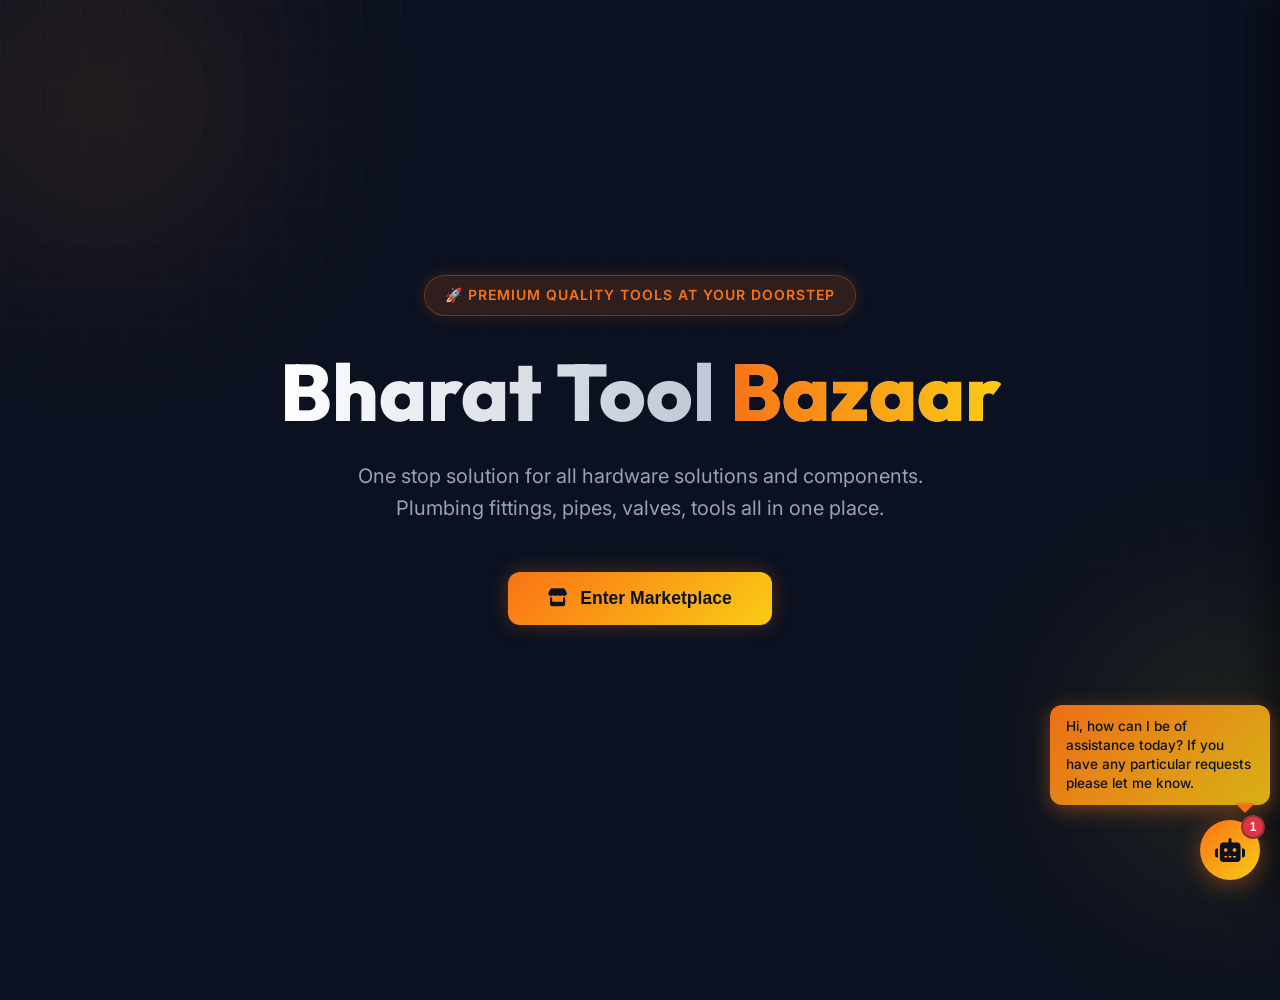
==== commit 5cec2d85: "Integrate complete product extraction from all 13 supplier PDFs (13,745 products)" ====
--- a/index.html
+++ b/index.html
@@ -129,6 +129,45 @@
         </div>
     </div>
 
+    <!-- AI Assistant Chatbox -->
+    <div class="ai-chatbox-container">
+        <!-- Floating Chat Button with Robot Icon -->
+        <button class="ai-chat-toggle" id="ai-chat-toggle" title="AI Assistant">
+            <i class="fas fa-robot"></i>
+            <span class="chat-badge" id="chat-badge">1</span>
+        </button>
+
+        <!-- Tooltip Message Bubble (appears from robot's mouth) -->
+        <div class="chat-tooltip" id="chat-tooltip">
+            <p>Hi, how can I be of assistance today? If you have any particular requests please let me know.</p>
+            <div class="tooltip-arrow"></div>
+        </div>
+
+        <!-- Chat Window -->
+        <div class="ai-chat-window" id="ai-chat-window">
+            <div class="chat-header">
+                <h3><i class="fas fa-robot"></i> AI Assistant</h3>
+                <button class="chat-close" id="ai-chat-close">&times;</button>
+            </div>
+            <div class="chat-messages" id="chat-messages">
+                <div class="message bot-message">
+                    <p>Hi, how can I be of assistance today? If you have any particular requests please let me know.</p>
+                </div>
+            </div>
+            <div class="chat-input-area">
+                <input 
+                    type="text" 
+                    id="user-message-input" 
+                    placeholder="Type your request..." 
+                    class="chat-input"
+                >
+                <button class="chat-send-btn" id="chat-send-btn">
+                    <i class="fas fa-paper-plane"></i>
+                </button>
+            </div>
+        </div>
+    </div>
+
     <script src="script.js"></script>
 </body>
 </html>
--- a/styles.css
+++ b/styles.css
@@ -759,6 +759,306 @@
     }
 }
 
+/* AI Chatbox Styles */
+.ai-chatbox-container {
+    position: fixed;
+    bottom: 20px;
+    right: 20px;
+    z-index: 2000;
+    font-family: var(--font-body);
+}
+
+.ai-chat-toggle {
+    width: 60px;
+    height: 60px;
+    border-radius: 50%;
+    background: linear-gradient(135deg, var(--accent-orange), var(--accent-yellow));
+    color: #0b1120;
+    border: none;
+    font-size: 1.5rem;
+    cursor: pointer;
+    display: flex;
+    align-items: center;
+    justify-content: center;
+    box-shadow: 0 5px 25px rgba(249, 115, 22, 0.4);
+    transition: all 0.3s cubic-bezier(0.16, 1, 0.3, 1);
+    position: relative;
+}
+
+.ai-chat-toggle:hover {
+    transform: scale(1.1);
+    box-shadow: 0 8px 35px rgba(249, 115, 22, 0.5);
+}
+
+.chat-badge {
+    position: absolute;
+    top: -5px;
+    right: -5px;
+    background: #dc3545;
+    color: white;
+    width: 24px;
+    height: 24px;
+    border-radius: 50%;
+    display: flex;
+    align-items: center;
+    justify-content: center;
+    font-size: 0.75rem;
+    font-weight: 700;
+    border: 2px solid var(--surface);
+    animation: pulse 2s infinite;
+}
+
+@keyframes pulse {
+    0%, 100% { transform: scale(1); }
+    50% { transform: scale(1.1); }
+}
+
+.chat-tooltip {
+    position: absolute;
+    bottom: 75px;
+    right: -10px;
+    background: linear-gradient(135deg, rgba(249, 115, 22, 0.95), rgba(250, 204, 21, 0.85));
+    color: #0b1120;
+    padding: 12px 16px;
+    border-radius: 12px;
+    width: 220px;
+    font-size: 0.85rem;
+    font-weight: 500;
+    line-height: 1.4;
+    box-shadow: 0 5px 20px rgba(249, 115, 22, 0.4);
+    opacity: 1;
+    transform: translateY(0) scale(1);
+    pointer-events: none;
+    z-index: 1999;
+    transition: all 0.3s cubic-bezier(0.16, 1, 0.3, 1);
+    animation: tooltipPopin 0.4s cubic-bezier(0.16, 1, 0.3, 1) forwards;
+}
+
+.chat-tooltip p {
+    margin: 0;
+    color: #0b1120;
+}
+
+.tooltip-arrow {
+    position: absolute;
+    bottom: -8px;
+    right: 15px;
+    width: 0;
+    height: 0;
+    border-left: 10px solid transparent;
+    border-right: 10px solid transparent;
+    border-top: 10px solid rgba(249, 115, 22, 0.95);
+    filter: drop-shadow(0 2px 3px rgba(0, 0, 0, 0.2));
+}
+
+.chat-tooltip.hidden {
+    opacity: 0;
+    transform: translateY(10px) scale(0.9);
+    pointer-events: none;
+}
+
+@keyframes tooltipPopin {
+    from {
+        opacity: 0;
+        transform: translateY(10px) scale(0.9);
+    }
+    to {
+        opacity: 1;
+        transform: translateY(0) scale(1);
+    }
+}
+
+
+.ai-chat-window {
+    position: absolute;
+    bottom: 80px;
+    right: 0;
+    width: 380px;
+    height: 550px;
+    background: var(--surface);
+    backdrop-filter: var(--glass-blur);
+    -webkit-backdrop-filter: var(--glass-blur);
+    border: 1px solid var(--border);
+    border-radius: 16px;
+    box-shadow: 0 10px 40px rgba(0, 0, 0, 0.5);
+    display: flex;
+    flex-direction: column;
+    opacity: 0;
+    transform: scale(0.8) translateY(20px);
+    pointer-events: none;
+    transition: all 0.3s cubic-bezier(0.16, 1, 0.3, 1);
+}
+
+.ai-chat-window.active {
+    opacity: 1;
+    transform: scale(1) translateY(0);
+    pointer-events: auto;
+}
+
+.chat-header {
+    padding: 1.25rem 1.5rem;
+    border-bottom: 1px solid var(--border);
+    display: flex;
+    justify-content: space-between;
+    align-items: center;
+    background: linear-gradient(135deg, rgba(249, 115, 22, 0.1), rgba(250, 204, 21, 0.05));
+}
+
+.chat-header h3 {
+    margin: 0;
+    color: var(--text-primary);
+    font-size: 1.1rem;
+    font-weight: 700;
+    display: flex;
+    align-items: center;
+    gap: 0.5rem;
+}
+
+.chat-close {
+    background: none;
+    border: none;
+    font-size: 1.5rem;
+    color: var(--text-secondary);
+    cursor: pointer;
+    padding: 0;
+    transition: color 0.2s;
+}
+
+.chat-close:hover {
+    color: var(--text-primary);
+}
+
+.chat-messages {
+    flex: 1;
+    overflow-y: auto;
+    padding: 1.5rem;
+    display: flex;
+    flex-direction: column;
+    gap: 1rem;
+}
+
+.message {
+    display: flex;
+    animation: messageSlideIn 0.3s ease-out;
+    margin-bottom: 0.5rem;
+}
+
+@keyframes messageSlideIn {
+    from {
+        opacity: 0;
+        transform: translateY(10px);
+    }
+    to {
+        opacity: 1;
+        transform: translateY(0);
+    }
+}
+
+.bot-message {
+    justify-content: flex-start;
+}
+
+.bot-message p {
+    background: rgba(249, 115, 22, 0.15);
+    border: 1px solid rgba(249, 115, 22, 0.3);
+    color: var(--text-primary);
+    padding: 0.75rem 1rem;
+    border-radius: 12px;
+    border-top-left-radius: 4px;
+    margin: 0;
+    max-width: 280px;
+    font-size: 0.95rem;
+}
+
+.user-message {
+    justify-content: flex-end;
+}
+
+.user-message p {
+    background: linear-gradient(135deg, var(--accent-orange), var(--accent-yellow));
+    color: #0b1120;
+    padding: 0.75rem 1rem;
+    border-radius: 12px;
+    border-top-right-radius: 4px;
+    margin: 0;
+    max-width: 280px;
+    font-size: 0.95rem;
+    font-weight: 500;
+}
+
+.chat-input-area {
+    display: flex;
+    gap: 0.75rem;
+    padding: 1rem 1.5rem;
+    border-top: 1px solid var(--border);
+    background: var(--surface);
+}
+
+.chat-input {
+    flex: 1;
+    background: rgba(255, 255, 255, 0.05);
+    border: 1px solid var(--border);
+    color: var(--text-primary);
+    padding: 0.75rem 1rem;
+    border-radius: 8px;
+    font-size: 0.95rem;
+    font-family: inherit;
+    transition: all 0.2s;
+}
+
+.chat-input:focus {
+    outline: none;
+    border-color: var(--accent-orange);
+    background: rgba(255, 255, 255, 0.08);
+    box-shadow: 0 0 0 3px rgba(249, 115, 22, 0.1);
+}
+
+.chat-input::placeholder {
+    color: var(--text-secondary);
+}
+
+.chat-send-btn {
+    background: linear-gradient(135deg, var(--accent-orange), var(--accent-yellow));
+    color: #0b1120;
+    border: none;
+    width: 40px;
+    height: 40px;
+    border-radius: 8px;
+    font-size: 1rem;
+    cursor: pointer;
+    display: flex;
+    align-items: center;
+    justify-content: center;
+    transition: all 0.2s;
+}
+
+.chat-send-btn:hover {
+    transform: translateY(-2px);
+    box-shadow: 0 5px 15px rgba(249, 115, 22, 0.3);
+}
+
+.chat-send-btn:active {
+    transform: translateY(0);
+}
+
+/* Scrollbar for chat messages */
+.chat-messages::-webkit-scrollbar {
+    width: 6px;
+}
+
+.chat-messages::-webkit-scrollbar-track {
+    background: transparent;
+}
+
+.chat-messages::-webkit-scrollbar-thumb {
+    background: rgba(249, 115, 22, 0.3);
+    border-radius: 3px;
+}
+
+.chat-messages::-webkit-scrollbar-thumb:hover {
+    background: rgba(249, 115, 22, 0.5);
+}
+
 /* Responsiveness */
 @media (max-width: 1024px) {
     .marketplace-container {
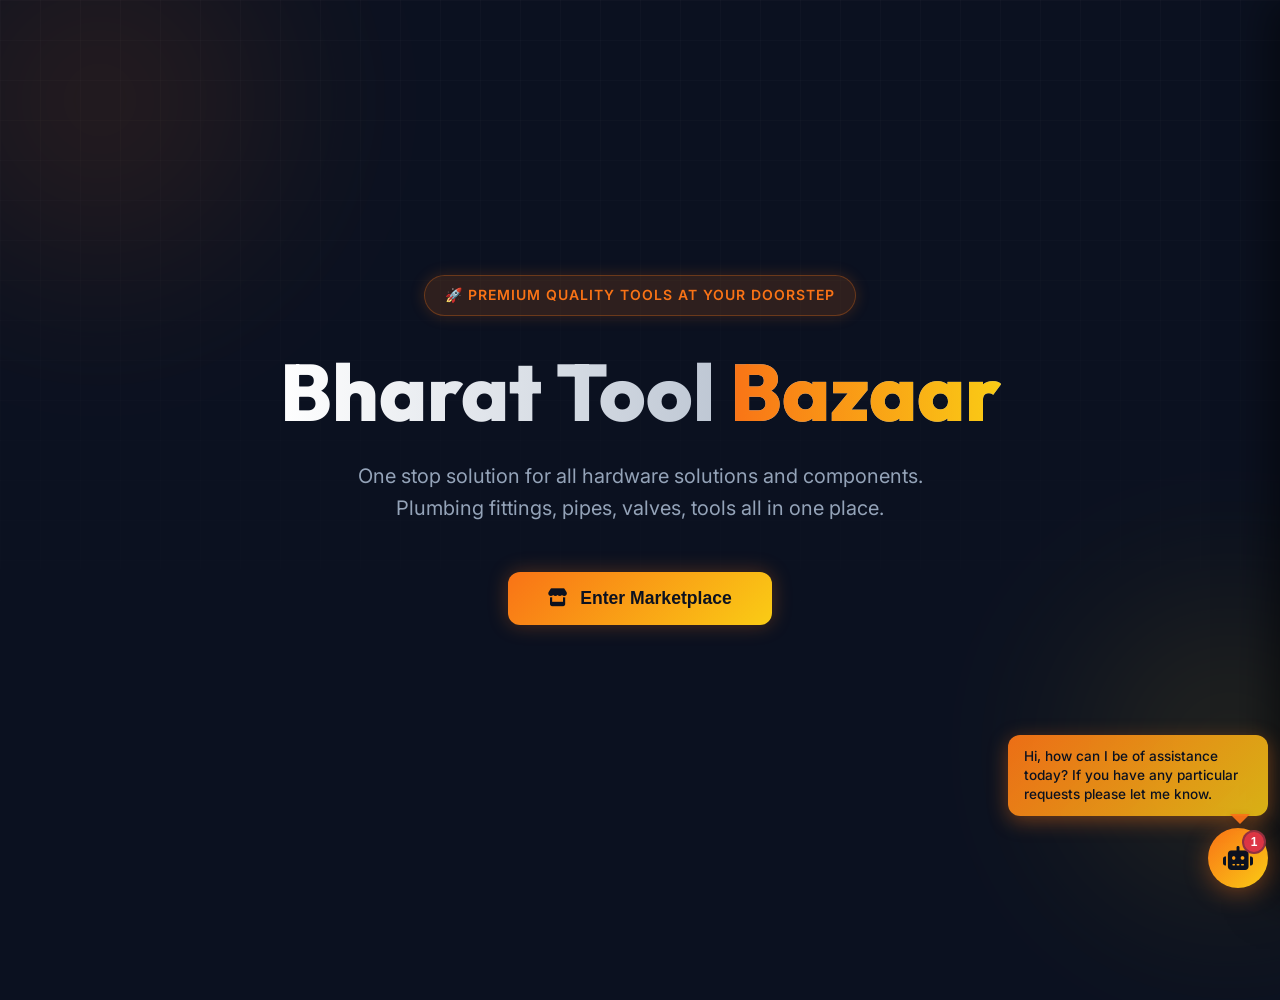
==== commit 79db6f2a: "Fix mobile chat FAB viewport clipping and improve responsive product grid - Constrain chat container" ====
--- a/index.html
+++ b/index.html
@@ -2,7 +2,7 @@
 <html lang="en">
 <head>
     <meta charset="UTF-8">
-    <meta name="viewport" content="width=device-width, initial-scale=1.0">
+    <meta name="viewport" content="width=device-width, initial-scale=1.0, viewport-fit=cover">
     <title>Bharat Tool Bazaar | Plumbing Components Marketplace</title>
     <meta name="description" content="One-stop marketplace for premium plumbing pipes, fittings, and components. Fast delivery to commercial regions.">
     <!-- Google Fonts -->
@@ -56,6 +56,15 @@
         </header>
 
         <div class="marketplace-container">
+            <div class="marketplace-top-bar">
+                <input type="search" id="global-search" class="search-input" placeholder="Search all products, e.g. nut, ball valve 1 inch" autocomplete="off">
+                <select id="sort-by" class="sort-select">
+                    <option value="name">Sort by Name</option>
+                    <option value="price-low">Price: Low to High</option>
+                    <option value="price-high">Price: High to Low</option>
+                </select>
+            </div>
+
             <!-- Sidebar with Categories -->
             <aside class="categories-sidebar">
                 <h3 class="sidebar-title">Categories</h3>
@@ -68,13 +77,6 @@
             <section class="products-section">
                 <div class="filters-header">
                     <h2 class="section-title" id="category-title">All Products</h2>
-                    <div class="filter-controls">
-                        <select id="sort-by" class="sort-select">
-                            <option value="name">Sort by Name</option>
-                            <option value="price-low">Price: Low to High</option>
-                            <option value="price-high">Price: High to Low</option>
-                        </select>
-                    </div>
                 </div>
                 <div class="products-grid" id="products-grid">
                     <!-- Products will be dynamically added here -->
--- a/styles.css
+++ b/styles.css
@@ -34,7 +34,9 @@
     color: var(--text-primary);
     font-family: var(--font-body);
     min-height: 100vh;
+    min-height: 100dvh;
     overflow-x: hidden;
+    overflow-x: clip;
     line-height: 1.6;
     position: relative;
 }
@@ -191,13 +193,19 @@
     backdrop-filter: var(--glass-blur);
     -webkit-backdrop-filter: var(--glass-blur);
     border-bottom: 1px solid var(--border);
-    padding: 1.5rem 2rem;
+    padding-top: 1.5rem;
+    padding-bottom: 1.5rem;
+    padding-left: max(2rem, env(safe-area-inset-left, 0px));
+    padding-right: max(2rem, env(safe-area-inset-right, 0px));
     position: sticky;
     top: 0;
     z-index: 100;
+    width: 100%;
+    box-sizing: border-box;
 }
 
 .header-container {
+    width: 100%;
     max-width: 1400px;
     margin: 0 auto;
     display: flex;
@@ -273,16 +281,73 @@
 
 /* Marketplace Container */
 .marketplace-container {
+    width: 100%;
     max-width: 1400px;
     margin: 0 auto;
     padding: 2rem;
     display: grid;
     grid-template-columns: 250px 1fr;
+    grid-template-areas:
+        "sidebar topbar"
+        "sidebar products";
     gap: 2rem;
+    align-items: start;
+}
+
+.marketplace-top-bar {
+    grid-area: topbar;
+    display: flex;
+    justify-content: flex-end;
+    align-items: center;
+    gap: 1rem;
+    flex-wrap: wrap;
+}
+
+.search-input {
+    background: var(--surface);
+    border: 1px solid var(--border);
+    color: var(--text-primary);
+    padding: 0.75rem 1rem;
+    border-radius: 8px;
+    font-size: 0.95rem;
+    font-family: var(--font-body);
+    min-width: min(280px, 100%);
+    flex: 1 1 220px;
+    transition: all 0.2s ease;
+}
+
+.search-input::placeholder {
+    color: var(--text-secondary);
+}
+
+.search-input:hover {
+    border-color: rgba(249, 115, 22, 0.35);
+    background: rgba(249, 115, 22, 0.06);
+}
+
+.search-input:focus {
+    outline: none;
+    border-color: var(--accent-orange);
+    box-shadow: 0 0 0 3px rgba(249, 115, 22, 0.12);
+}
+
+.search-input::-webkit-search-cancel-button {
+    filter: invert(0.85);
+    opacity: 0.75;
+    cursor: pointer;
+}
+
+.search-input:-webkit-autofill,
+.search-input:-webkit-autofill:hover,
+.search-input:-webkit-autofill:focus {
+    -webkit-box-shadow: 0 0 0 40px rgba(30, 41, 59, 0.85) inset;
+    -webkit-text-fill-color: var(--text-primary);
+    caret-color: var(--text-primary);
 }
 
 /* Categories Sidebar */
 .categories-sidebar {
+    grid-area: sidebar;
     background: var(--surface);
     backdrop-filter: var(--glass-blur);
     -webkit-backdrop-filter: var(--glass-blur);
@@ -307,6 +372,13 @@
     gap: 0.75rem;
 }
 
+/* Make category list scrollable so lower categories are accessible on small screens */
+.categories-list {
+    max-height: calc(100vh - 220px);
+    overflow-y: auto;
+    padding-right: 6px; /* space for scrollbar */
+}
+
 .category-btn {
     background: transparent;
     border: 1px solid var(--border);
@@ -335,6 +407,8 @@
 
 /* Products Section */
 .products-section {
+    grid-area: products;
+    min-width: 0;
     display: flex;
     flex-direction: column;
     gap: 1.5rem;
@@ -356,11 +430,6 @@
     margin: 0;
 }
 
-.filter-controls {
-    display: flex;
-    gap: 1rem;
-}
-
 .sort-select {
     background: var(--surface);
     border: 1px solid var(--border);
@@ -385,8 +454,9 @@
 
 .products-grid {
     display: grid;
-    grid-template-columns: repeat(auto-fill, minmax(200px, 1fr));
+    grid-template-columns: repeat(auto-fill, minmax(min(200px, 100%), 1fr));
     gap: 1.5rem;
+    width: 100%;
 }
 
 .product-card {
@@ -405,6 +475,15 @@
     transform: translateY(-5px);
     border-color: rgba(249, 115, 22, 0.4);
     box-shadow: 0 15px 35px rgba(249, 115, 22, 0.2);
+}
+
+.product-category-tag {
+    font-size: 0.72rem;
+    font-weight: 600;
+    text-transform: uppercase;
+    letter-spacing: 0.04em;
+    color: var(--accent-orange);
+    margin-bottom: 0.35rem;
 }
 
 .product-name {
@@ -759,13 +838,24 @@
     }
 }
 
-/* AI Chatbox Styles */
+/* AI Chatbox Styles — container width matches panel so nothing clips off-screen */
 .ai-chatbox-container {
+    --chat-safe-right: max(12px, env(safe-area-inset-right, 0px));
+    --chat-safe-bottom: max(12px, env(safe-area-inset-bottom, 0px));
+    --chat-max-w: min(380px, calc(100vw - var(--chat-safe-right) - max(12px, env(safe-area-inset-left, 0px))));
+    --chat-max-w: min(380px, calc(100dvw - var(--chat-safe-right) - max(12px, env(safe-area-inset-left, 0px))));
     position: fixed;
-    bottom: 20px;
-    right: 20px;
+    bottom: var(--chat-safe-bottom);
+    right: var(--chat-safe-right);
+    left: auto;
     z-index: 2000;
     font-family: var(--font-body);
+    width: var(--chat-max-w);
+    max-width: 100%;
+    display: flex;
+    flex-direction: column;
+    align-items: flex-end;
+    box-sizing: border-box;
 }
 
 .ai-chat-toggle {
@@ -792,8 +882,8 @@
 
 .chat-badge {
     position: absolute;
-    top: -5px;
-    right: -5px;
+    top: 2px;
+    right: 2px;
     background: #dc3545;
     color: white;
     width: 24px;
@@ -815,13 +905,15 @@
 
 .chat-tooltip {
     position: absolute;
-    bottom: 75px;
-    right: -10px;
+    bottom: calc(100% + 12px);
+    right: 0;
+    left: auto;
     background: linear-gradient(135deg, rgba(249, 115, 22, 0.95), rgba(250, 204, 21, 0.85));
     color: #0b1120;
     padding: 12px 16px;
     border-radius: 12px;
-    width: 220px;
+    width: min(100%, 260px);
+    max-width: calc(100vw - var(--chat-safe-right) - max(12px, env(safe-area-inset-left, 0px)));
     font-size: 0.85rem;
     font-weight: 500;
     line-height: 1.4;
@@ -842,7 +934,7 @@
 .tooltip-arrow {
     position: absolute;
     bottom: -8px;
-    right: 15px;
+    right: 18px;
     width: 0;
     height: 0;
     border-left: 10px solid transparent;
@@ -871,10 +963,16 @@
 
 .ai-chat-window {
     position: absolute;
-    bottom: 80px;
+    /* Aligned above the FAB; tooltip uses the same band and is hidden when chat is open */
+    bottom: calc(100% + 14px);
     right: 0;
-    width: 380px;
-    height: 550px;
+    left: auto;
+    width: 100%;
+    max-width: 100%;
+    height: min(550px, calc(100vh - 140px));
+    height: min(550px, calc(100dvh - 140px));
+    max-height: calc(100vh - 120px);
+    max-height: calc(100dvh - 120px);
     background: var(--surface);
     backdrop-filter: var(--glass-blur);
     -webkit-backdrop-filter: var(--glass-blur);
@@ -966,7 +1064,7 @@
     border-radius: 12px;
     border-top-left-radius: 4px;
     margin: 0;
-    max-width: 280px;
+    max-width: min(280px, 85%);
     font-size: 0.95rem;
 }
 
@@ -981,7 +1079,7 @@
     border-radius: 12px;
     border-top-right-radius: 4px;
     margin: 0;
-    max-width: 280px;
+    max-width: min(280px, 85%);
     font-size: 0.95rem;
     font-weight: 500;
 }
@@ -1063,16 +1161,38 @@
 @media (max-width: 1024px) {
     .marketplace-container {
         grid-template-columns: 1fr;
+        grid-template-areas:
+            "topbar"
+            "sidebar"
+            "products";
     }
 
     .categories-sidebar {
         position: static;
     }
+
+    .marketplace-top-bar {
+        flex-direction: column;
+        align-items: stretch;
+    }
+
+    .marketplace-top-bar .search-input {
+        flex: none;
+        width: 100%;
+        min-width: 0;
+    }
+
+    .marketplace-top-bar .sort-select {
+        width: 100%;
+    }
 }
 
 @media (max-width: 768px) {
     .marketplace-header {
-        padding: 1rem;
+        padding-top: 1rem;
+        padding-bottom: 1rem;
+        padding-left: max(1rem, env(safe-area-inset-left, 0px));
+        padding-right: max(1rem, env(safe-area-inset-right, 0px));
     }
 
     .marketplace-container {
@@ -1081,7 +1201,7 @@
     }
 
     .products-grid {
-        grid-template-columns: repeat(auto-fill, minmax(150px, 1fr));
+        grid-template-columns: repeat(auto-fill, minmax(min(140px, 100%), 1fr));
         gap: 1rem;
     }
 
